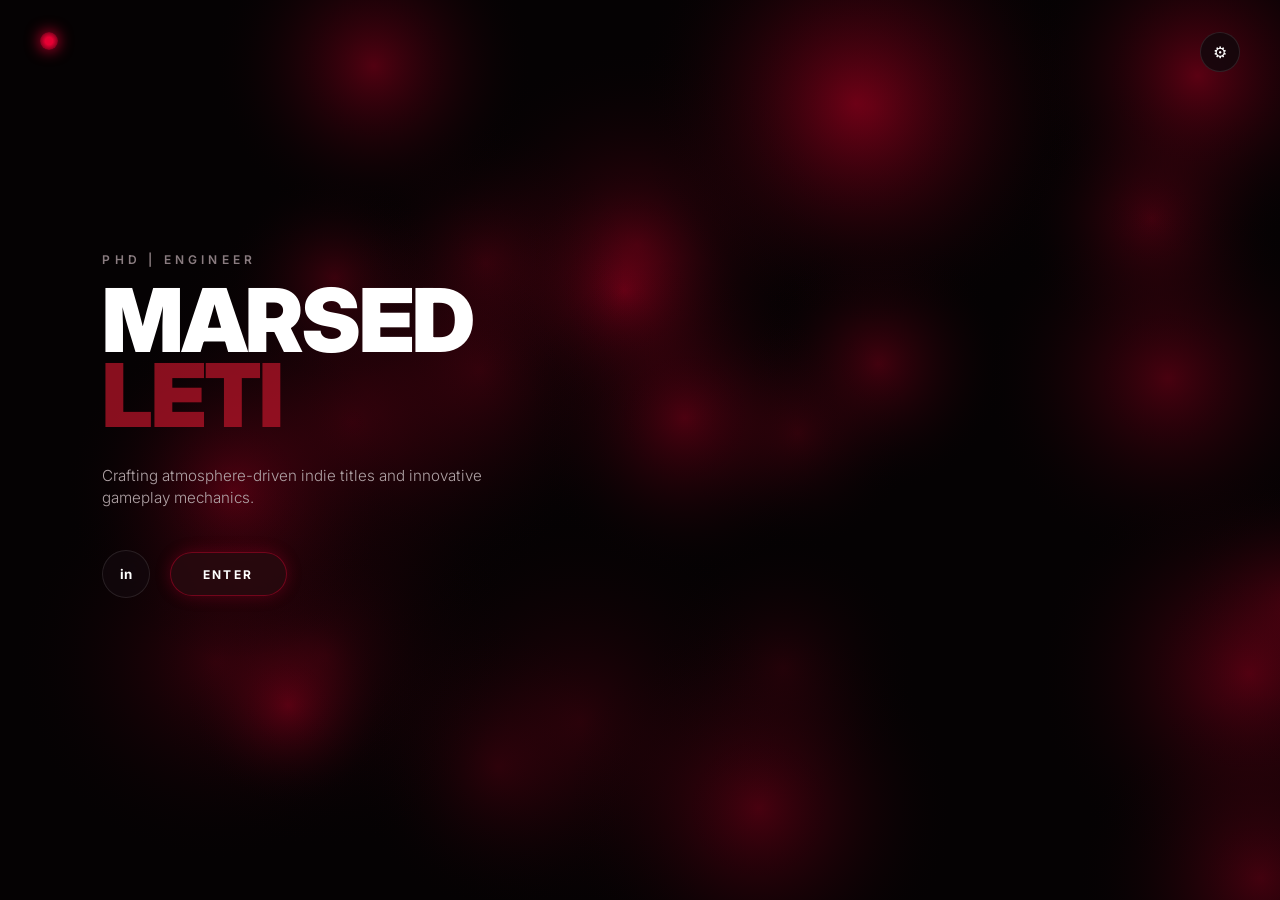
==== index.html @ e0b58f1a "Add files via upload" ====
<!DOCTYPE html>
<html lang="en">
<head>
  <meta charset="UTF-8">
  <meta name="viewport" content="width=device-width, initial-scale=1.0">
  <title>Marsed Leti - Portfolio</title>
  <link rel="preconnect" href="https://fonts.googleapis.com">
  <link rel="preconnect" href="https://fonts.gstatic.com" crossorigin>
  <link href="https://fonts.googleapis.com/css2?family=Inter:wght@300;400;600;700;800;900&display=swap" rel="stylesheet">
  <style>
    :root {
      --bg-dark: #050203;
      --accent-red: #8b001a;
      --bright-red: #e60033;
      --panel-bg: rgba(18, 8, 12, 0.85);
      --panel-border: rgba(255, 255, 255, 0.1);
      --text-muted: #8a7c80;
    }

    * {
      margin: 0;
      padding: 0;
      box-sizing: border-box;
      font-family: 'Inter', sans-serif;
      user-select: none;
    }

    body {
      background-color: var(--bg-dark);
      color: #ffffff;
      min-height: 100vh;
      overflow: hidden;
      position: relative;
    }

    /* Animated Canvas Background */
    #bg-canvas {
      position: absolute;
      inset: 0;
      width: 100%;
      height: 100%;
      z-index: 1;
      pointer-events: none;
    }

    /* Top Left Status Light */
    .top-left-status {
      position: absolute;
      top: 2rem;
      left: 2.5rem;
      width: 18px;
      height: 18px;
      border-radius: 50%;
      background: radial-gradient(circle, var(--bright-red) 30%, rgba(230, 0, 51, 0.2) 100%);
      box-shadow: 0 0 15px var(--bright-red);
      z-index: 10;
    }

    /* Hero Section */
    .hero-container {
      position: absolute;
      top: 28%;
      left: 8%;
      z-index: 10;
      max-width: 500px;
    }

    .sub-url {
      font-size: 0.75rem;
      letter-spacing: 0.35em;
      color: var(--text-muted);
      text-transform: uppercase;
      margin-bottom: 1rem;
      font-weight: 600;
    }

    .main-title {
      font-size: 5.5rem;
      font-weight: 900;
      line-height: 0.85;
      letter-spacing: -0.03em;
      text-transform: uppercase;
    }

    .main-title .first-line {
      color: #ffffff;
      display: block;
    }

    .main-title .second-line {
      color: rgba(180, 20, 40, 0.75);
      display: block;
    }

    .hero-desc {
      margin-top: 2rem;
      font-size: 0.95rem;
      color: #b0a3a6;
      line-height: 1.5;
      font-weight: 300;
      max-width: 380px;
    }

    /* Action Buttons */
    .hero-actions {
      margin-top: 2.5rem;
      display: flex;
      align-items: center;
      gap: 1.2rem;
    }

    .btn-icon {
      width: 48px;
      height: 48px;
      border-radius: 50%;
      background: rgba(20, 10, 15, 0.6);
      border: 1px solid var(--panel-border);
      display: flex;
      align-items: center;
      justify-content: center;
      color: #fff;
      cursor: pointer;
      backdrop-filter: blur(10px);
      text-decoration: none;
      font-weight: bold;
      transition: all 0.3s ease;
    }

    .btn-icon:hover {
      background: rgba(230, 0, 51, 0.2);
      border-color: var(--bright-red);
      transform: scale(1.05);
    }

    .btn-studio {
      padding: 0.85rem 2rem;
      border-radius: 30px;
      background: rgba(40, 10, 15, 0.8);
      border: 1px solid rgba(230, 0, 51, 0.4);
      box-shadow: 0 0 15px rgba(230, 0, 51, 0.25);
      color: #ffffff;
      text-decoration: none;
      font-size: 0.75rem;
      letter-spacing: 0.2em;
      text-transform: uppercase;
      font-weight: 700;
      backdrop-filter: blur(10px);
      cursor: pointer;
      transition: all 0.3s ease;
    }

    .btn-studio:hover {
      background: var(--bright-red);
      box-shadow: 0 0 25px rgba(230, 0, 51, 0.6);
      transform: translateY(-2px);
    }

    /* Settings Button */
    .settings-toggle {
      position: absolute;
      top: 2rem;
      right: 2.5rem;
      width: 40px;
      height: 40px;
      border-radius: 50%;
      background: var(--panel-bg);
      border: 1px solid var(--panel-border);
      display: flex;
      align-items: center;
      justify-content: center;
      cursor: pointer;
      z-index: 20;
      transition: all 0.3s ease;
    }

    .settings-toggle:hover {
      border-color: var(--bright-red);
      transform: rotate(45deg);
    }

    /* Floating Controls Card - Music only */
    .control-card {
      position: absolute;
      top: 5.5rem;
      right: 2.5rem;
      width: 220px;
      background: var(--panel-bg);
      border: 1px solid var(--panel-border);
      border-radius: 20px;
      padding: 1.3rem 1.2rem 1.2rem;
      backdrop-filter: blur(20px);
      z-index: 20;
      font-size: 0.8rem;
      box-shadow: 0 20px 40px rgba(0,0,0,0.5);
      transition: opacity 0.3s ease, transform 0.3s ease;
    }

    .control-card.hidden {
      opacity: 0;
      pointer-events: none;
      transform: translateY(-10px);
    }

    .music-player {
      text-align: center;
    }

    .music-label {
      font-size: 0.65rem;
      letter-spacing: 0.15em;
      color: var(--text-muted);
      margin-bottom: 0.9rem;
      font-weight: 700;
    }

    .player-controls {
      display: flex;
      align-items: center;
      justify-content: center;
      gap: 1.3rem;
      margin-bottom: 1.1rem;
    }

    .ctrl-btn {
      cursor: pointer;
      color: #8a7c80;
      transition: color 0.2s;
      display: flex;
      align-items: center;
      justify-content: center;
      line-height: 0;
    }

    .ctrl-btn:hover {
      color: #fff;
    }

    .play-btn {
      width: 36px;
      height: 36px;
      background: #ffffff;
      border-radius: 50%;
      display: flex;
      align-items: center;
      justify-content: center;
      cursor: pointer;
      color: #0d0b0d;
      box-shadow: 0 0 10px rgba(255, 255, 255, 0.35);
      transition: transform 0.2s;
      line-height: 0;
    }

    .play-btn svg {
      display: block;
    }

    .play-btn .icon-play {
      margin-left: 2px; /* optical centering for triangle glyph */
    }

    .play-btn:hover {
      transform: scale(1.1);
    }

    .volume-container {
      width: 100%;
      height: 4px;
      background: rgba(255,255,255,0.12);
      border-radius: 2px;
      position: relative;
      cursor: pointer;
      touch-action: none;
    }

    .volume-level {
      width: 70%;
      height: 100%;
      background: var(--bright-red);
      border-radius: 2px;
      position: relative;
    }

    .volume-thumb {
      position: absolute;
      right: -6px;
      top: 50%;
      transform: translateY(-50%);
      width: 12px;
      height: 12px;
      border-radius: 50%;
      background: #ffffff;
      box-shadow: 0 0 6px rgba(0, 0, 0, 0.6), 0 0 0 1px rgba(230, 0, 51, 0.5);
      cursor: grab;
    }

    .volume-thumb:active {
      cursor: grabbing;
    }

    /* STUDIO MODAL POPUP */
    .modal-overlay {
      position: fixed;
      inset: 0;
      background: rgba(5, 2, 3, 0.35);
      backdrop-filter: blur(30px) saturate(160%);
      -webkit-backdrop-filter: blur(30px) saturate(160%);
      display: flex;
      align-items: center;
      justify-content: center;
      z-index: 100;
      opacity: 0;
      pointer-events: none;
      transition: opacity 0.3s ease;
    }

    .modal-overlay.active {
      opacity: 1;
      pointer-events: auto;
    }

    .studio-card {
      background: #0d0b0d;
      border: 1px solid rgba(255, 255, 255, 0.08);
      border-radius: 24px;
      padding: 2.4rem;
      width: 100%;
      max-width: 540px;
      position: relative;
      box-shadow: 0 30px 60px rgba(0, 0, 0, 0.8);
      transform: scale(0.95);
      transition: transform 0.3s ease;
    }

    .modal-overlay.active .studio-card {
      transform: scale(1);
    }

    .modal-close {
      position: absolute;
      top: 1.5rem;
      right: 1.7rem;
      color: #8a7c80;
      font-size: 1.5rem;
      cursor: pointer;
      transition: color 0.2s;
    }

    .modal-close:hover {
      color: #ffffff;
    }

    .studio-tag {
      color: #900c27;
      font-size: 0.72rem;
      font-weight: 700;
      letter-spacing: 0.25em;
      text-transform: uppercase;
      margin-bottom: 0.4rem;
    }

    .studio-title {
      font-size: 1.85rem;
      font-weight: 800;
      line-height: 1.15;
      color: #ffffff;
      margin-bottom: 1.6rem;
      letter-spacing: -0.01em;
    }

    .approach-box {
      background: rgba(20, 15, 18, 0.8);
      border: 1px solid rgba(255, 255, 255, 0.05);
      border-radius: 18px;
      padding: 1.25rem;
    }

    /* Grid of 4 Interactive Cards */
    .studio-grid {
      display: grid;
      grid-template-columns: 1fr 1fr;
      gap: 0.85rem;
    }

    .grid-btn {
      background: linear-gradient(160deg, #0d0a0b, #070506);
      border: 1px solid rgba(255, 255, 255, 0.08);
      border-radius: 16px;
      padding: 1.1rem 1.05rem;
      text-align: left;
      cursor: pointer;
      text-decoration: none;
      display: block;
      transition: all 0.25s ease;
    }

    .grid-btn:hover {
      border-color: rgba(230, 0, 51, 0.55);
      background: linear-gradient(160deg, #140a0c, #0a0607);
      box-shadow: 0 8px 22px rgba(230, 0, 51, 0.15);
      transform: translateY(-3px);
    }

    .btn-header {
      display: flex;
      align-items: center;
      gap: 0.55rem;
      margin-bottom: 0.75rem;
    }

    .icon-badge {
      width: 30px;
      height: 30px;
      flex-shrink: 0;
      border-radius: 50%;
      display: flex;
      align-items: center;
      justify-content: center;
      background: radial-gradient(circle at 30% 30%, rgba(230, 0, 51, 0.28), rgba(0, 0, 0, 0.55));
      border: 1px solid rgba(230, 0, 51, 0.4);
      color: var(--bright-red);
    }

    .btn-kicker {
      color: #a89599;
      font-size: 0.62rem;
      font-weight: 700;
      letter-spacing: 0.15em;
      text-transform: uppercase;
    }

    .btn-label {
      color: #ffffff;
      font-size: 1.05rem;
      font-weight: 700;
      line-height: 1.2;
    }

    /* Mobile: stack the studio grid into a single column */
    @media (max-width: 600px) {
      .studio-card {
        padding: 2rem 1.4rem;
        border-radius: 22px;
        max-width: 92vw;
        max-height: 85vh;
        overflow-y: auto;
      }

      .studio-title {
        font-size: 1.5rem;
        margin-bottom: 1.25rem;
      }

      .approach-box {
        padding: 1rem;
        border-radius: 16px;
      }

      .studio-grid {
        grid-template-columns: 1fr;
        gap: 0.75rem;
      }

      .grid-btn {
        padding: 1.05rem 1.15rem;
        border-radius: 14px;
      }

      .btn-label {
        font-size: 1.05rem;
      }
    }
  </style>
</head>
<body>

  <canvas id="bg-canvas"></canvas>

  <div class="top-left-status"></div>

  <div class="hero-container">
    <div class="sub-url">PhD | Engineer</div>
    <h1 class="main-title">
      <span class="first-line">Marsed</span>
      <span class="second-line">Leti</span>
    </h1>
    <p class="hero-desc">
      Crafting atmosphere-driven indie titles and innovative gameplay mechanics.
    </p>
    <div class="hero-actions">
      <button class="btn-icon" id="btn-linkedin">in</button>
      <button class="btn-studio" id="btn-studio">Enter</button>
    </div>
  </div>

  <div class="settings-toggle" id="toggle-settings">⚙</div>

  <div class="control-card hidden" id="control-card">
    <div class="music-player">
      <div class="music-label">MUSIC</div>
      <div class="player-controls">
        <span class="ctrl-btn" id="music-prev-btn">
          <svg xmlns="http://www.w3.org/2000/svg" viewBox="0 0 24 24" width="16" height="16" fill="currentColor"><path d="M6 6h2v12H6zm3.5 6l8.5 6V6z"/></svg>
        </span>
        <div class="play-btn" id="music-play-btn">
          <svg class="icon-play" xmlns="http://www.w3.org/2000/svg" viewBox="0 0 24 24" width="14" height="14" fill="currentColor"><path d="M8 5v14l11-7z"/></svg>
        </div>
        <span class="ctrl-btn" id="music-next-btn">
          <svg xmlns="http://www.w3.org/2000/svg" viewBox="0 0 24 24" width="16" height="16" fill="currentColor"><path d="M6 18l8.5-6L6 6v12zM16 6v12h2V6h-2z"/></svg>
        </span>
      </div>
      <div class="volume-container" id="volume-bar">
        <div class="volume-level" id="volume-level">
          <div class="volume-thumb" id="volume-thumb"></div>
        </div>
      </div>
    </div>
  </div>

  <div class="modal-overlay" id="studio-modal">
    <div class="studio-card">
      <div class="modal-close" id="modal-close">&times;</div>
      <div class="studio-tag">ML</div>
      <h2 class="studio-title">Chose Profiles</h2>

      <div class="approach-box">
        <div class="studio-grid">
          <a href="academic/index.html" class="grid-btn">
            <div class="btn-header">
              <div class="icon-badge">
                <svg xmlns="http://www.w3.org/2000/svg" viewBox="0 0 24 24" width="16" height="16" fill="none" stroke="currentColor" stroke-width="1.6" stroke-linecap="round" stroke-linejoin="round">
                  <path d="M12 3 2 8l10 5 10-5-10-5Z"/>
                  <path d="M6 10.5v5c0 1 2.5 2.5 6 2.5s6-1.5 6-2.5v-5"/>
                  <path d="M22 8v6"/>
                </svg>
              </div>
              <span class="btn-kicker">Civil Engineering</span>
            </div>
            <div class="btn-label">Academic</div>
          </a>

          <a href="mlair.pro/index.html" class="grid-btn">
            <div class="btn-header">
              <div class="icon-badge">
                <svg xmlns="http://www.w3.org/2000/svg" viewBox="0 0 24 24" width="16" height="16" fill="none" stroke="currentColor" stroke-width="1.6" stroke-linecap="round" stroke-linejoin="round">
                  <rect x="3" y="7" width="13" height="10" rx="2"/>
                  <path d="M16 10.5 21 7v10l-5-3.5Z"/>
                </svg>
              </div>
              <span class="btn-kicker">mlair</span>
            </div>
            <div class="btn-label">Videography</div>
          </a>

          <div class="grid-btn">
            <div class="btn-header">
              <div class="icon-badge">
                <svg xmlns="http://www.w3.org/2000/svg" viewBox="0 0 24 24" width="16" height="16" fill="none" stroke="currentColor" stroke-width="1.6" stroke-linecap="round" stroke-linejoin="round">
                  <rect x="2" y="6" width="20" height="12" rx="6"/>
                  <line x1="6" y1="12" x2="10" y2="12"/>
                  <line x1="8" y1="10" x2="8" y2="14"/>
                  <circle cx="15" cy="13" r="0.6" fill="currentColor"/>
                  <circle cx="18" cy="11" r="0.6" fill="currentColor"/>
                </svg>
              </div>
              <span class="btn-kicker">LojtariFundit</span>
            </div>
            <div class="btn-label">Entertainment</div>
          </div>

          <div class="grid-btn">
            <div class="btn-header">
              <div class="icon-badge">
                <svg xmlns="http://www.w3.org/2000/svg" viewBox="0 0 24 24" width="16" height="16" fill="none" stroke="currentColor" stroke-width="1.6" stroke-linecap="round" stroke-linejoin="round">
                  <rect x="6" y="6" width="12" height="12" rx="1.5"/>
                  <path d="M9 3v3M15 3v3M9 18v3M15 18v3M3 9h3M3 15h3M18 9h3M18 15h3"/>
                </svg>
              </div>
              <span class="btn-kicker">Signals</span>
            </div>
            <div class="btn-label">Electronics</div>
          </div>
        </div>
      </div>
    </div>
  </div>

  <script>
    // --- Canvas Animated Background ---
    const canvas = document.getElementById('bg-canvas');
    const ctx = canvas.getContext('2d');

    function resizeCanvas() {
      canvas.width = window.innerWidth;
      canvas.height = window.innerHeight;
    }
    resizeCanvas();
    window.addEventListener('resize', resizeCanvas);

    class Particle {
      constructor() {
        this.reset(true);
      }

      reset(isInitial = false) {
        this.x = Math.random() * canvas.width;
        this.y = Math.random() * canvas.height;
        this.baseSize = Math.random() * 140 + 90;
        this.size = isInitial ? this.baseSize : 0;
        this.targetSize = this.baseSize;
        
        this.vx = (Math.random() - 0.5) * 2.2;
        this.vy = (Math.random() - 0.5) * 2.2;
        
        this.baseAlpha = Math.random() * 0.35 + 0.15;
        this.alpha = isInitial ? this.baseAlpha : 0;
        this.targetAlpha = this.baseAlpha;

        this.fadeSpeed = 0.005 + Math.random() * 0.01;
        this.growSpeed = 0.5 + Math.random() * 1.0;

        this.pulseAngle = Math.random() * Math.PI * 2;
        this.pulseSpeed = Math.random() * 0.02 + 0.01;
        
        this.isFadingIn = !isInitial;
      }

      update() {
        this.x += this.vx;
        this.y += this.vy;

        if (this.isFadingIn) {
            if (this.alpha < this.targetAlpha) {
                this.alpha = Math.min(this.targetAlpha, this.alpha + this.fadeSpeed);
            }
            if (this.size < this.targetSize) {
                this.size = Math.min(this.targetSize, this.size + this.growSpeed);
            }
            if (this.alpha >= this.targetAlpha && this.size >= this.targetSize) {
                this.isFadingIn = false;
            }
        }

        if (!this.isFadingIn || this.size > this.targetSize * 0.8) {
            this.pulseAngle += this.pulseSpeed;
            const currentBase = this.isFadingIn ? this.size : this.baseSize;
            this.size = currentBase + Math.sin(this.pulseAngle) * 20 * (this.size / this.targetSize);
        }

        if (this.x < -120 || this.x > canvas.width + 120 || 
            this.y < -120 || this.y > canvas.height + 120) {
          this.reset(false);
        }
      }

      draw() {
        if (this.size <= 0) return;

        const gradient = ctx.createRadialGradient(
          this.x, this.y, 0,
          this.x, this.y, Math.max(1, this.size)
        );
        gradient.addColorStop(0, `rgba(180, 0, 35, ${this.alpha})`);
        gradient.addColorStop(1, 'rgba(5, 2, 3, 0)');

        ctx.fillStyle = gradient;
        ctx.beginPath();
        ctx.arc(this.x, this.y, Math.max(1, this.size), 0, Math.PI * 2);
        ctx.fill();
      }
    }

    const particles = Array.from({ length: 26 }, () => new Particle());

    function animate() {
      ctx.fillStyle = '#050203';
      ctx.fillRect(0, 0, canvas.width, canvas.height);

      particles.forEach(p => {
        p.update();
        p.draw();
      });

      requestAnimationFrame(animate);
    }
    animate();

    // --- Studio Modal Popup Toggle ---
    const btnStudio = document.getElementById('btn-studio');
    const studioModal = document.getElementById('studio-modal');
    const modalClose = document.getElementById('modal-close');

    btnStudio.addEventListener('click', () => {
      studioModal.classList.add('active');
    });

    modalClose.addEventListener('click', () => {
      studioModal.classList.remove('active');
    });

    studioModal.addEventListener('click', (e) => {
      if (e.target === studioModal) {
        studioModal.classList.remove('active');
      }
    });

    // --- Audio Player Setup ---
    const trackUrl = 'https://cyrillic.digital/music/Cyrillic%20Digital-Tambura%20Rainlight.mp3';
    const audio = new Audio(trackUrl);
    audio.loop = true;
    audio.volume = 0.7;

    const playBtn = document.getElementById('music-play-btn');
    const volumeBar = document.getElementById('volume-bar');
    const volumeLevel = document.getElementById('volume-level');
    const volumeThumb = document.getElementById('volume-thumb');
    const prevBtn = document.getElementById('music-prev-btn');
    const nextBtn = document.getElementById('music-next-btn');

    const ICON_PLAY = '<svg class="icon-play" xmlns="http://www.w3.org/2000/svg" viewBox="0 0 24 24" width="14" height="14" fill="currentColor"><path d="M8 5v14l11-7z"/></svg>';
    const ICON_PAUSE = '<svg xmlns="http://www.w3.org/2000/svg" viewBox="0 0 24 24" width="14" height="14" fill="currentColor"><path d="M6 5h4v14H6zM14 5h4v14h-4z"/></svg>';

    playBtn.addEventListener('click', () => {
      if (audio.paused) {
        audio.play().then(() => {
          playBtn.innerHTML = ICON_PAUSE;
        }).catch(err => {
          console.error("Audio play error:", err);
        });
      } else {
        audio.pause();
        playBtn.innerHTML = ICON_PLAY;
      }
    });

    prevBtn.addEventListener('click', () => { audio.currentTime = 0; });
    nextBtn.addEventListener('click', () => { audio.currentTime = 0; });

    // --- Volume slider: click + drag support ---
    function setVolumeFromClientX(clientX) {
      const rect = volumeBar.getBoundingClientRect();
      const x = clientX - rect.left;
      const newVolume = Math.min(Math.max(x / rect.width, 0), 1);
      audio.volume = newVolume;
      volumeLevel.style.width = `${newVolume * 100}%`;
    }

    volumeBar.addEventListener('click', (e) => {
      setVolumeFromClientX(e.clientX);
    });

    let isDraggingVolume = false;

    volumeThumb.addEventListener('pointerdown', (e) => {
      isDraggingVolume = true;
      volumeThumb.setPointerCapture(e.pointerId);
      e.stopPropagation();
    });

    volumeThumb.addEventListener('pointermove', (e) => {
      if (!isDraggingVolume) return;
      setVolumeFromClientX(e.clientX);
    });

    volumeThumb.addEventListener('pointerup', (e) => {
      isDraggingVolume = false;
      volumeThumb.releasePointerCapture(e.pointerId);
    });

    // --- Settings panel visibility ---
    const settingsToggle = document.getElementById('toggle-settings');
    const controlCard = document.getElementById('control-card');

    settingsToggle.addEventListener('click', () => {
      controlCard.classList.toggle('hidden');
    });
  </script>
</body>
</html>
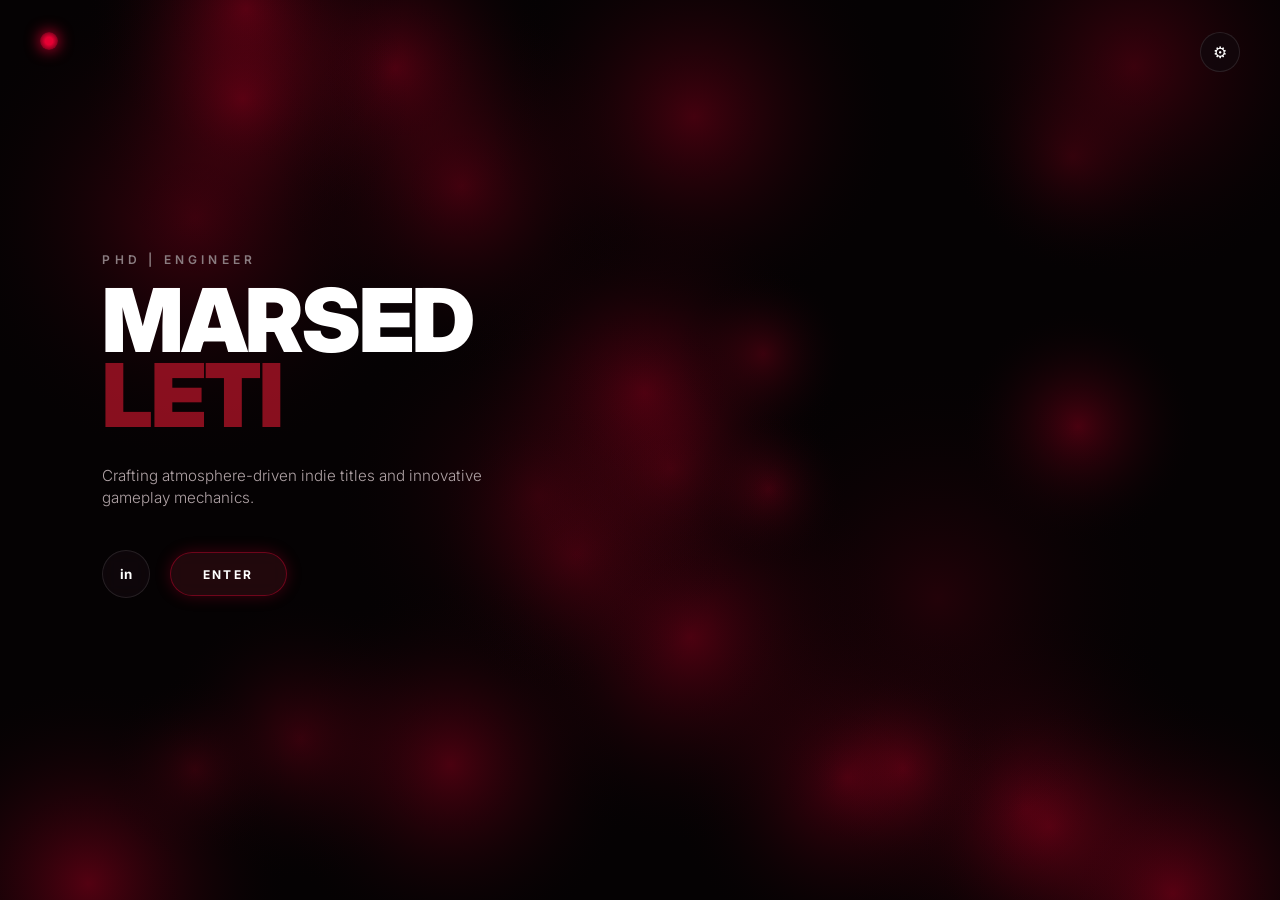
==== commit 2d7631e0: "Add files via upload" ====
--- a/index.html
+++ b/index.html
@@ -383,14 +383,19 @@
 
     .grid-btn {
       background: linear-gradient(160deg, #0d0a0b, #070506);
-      border: 1px solid rgba(255, 255, 255, 0.08);
+      border: 1px solid rgba(230, 0, 51, 0.28);
       border-radius: 16px;
       padding: 1.1rem 1.05rem;
       text-align: left;
       cursor: pointer;
       text-decoration: none;
       display: block;
+      box-shadow: 0 0 0 1px rgba(230, 0, 51, 0.08), 0 0 22px -6px rgba(230, 0, 51, 0.45);
       transition: all 0.25s ease;
+    }
+
+    .grid-btn.wide {
+      grid-column: 1 / -1;
     }
 
     .grid-btn:hover {
@@ -551,7 +556,7 @@
             <div class="btn-label">Videography</div>
           </a>
 
-          <div class="grid-btn">
+          <div class="grid-btn wide" id="lojtariBtn">
             <div class="btn-header">
               <div class="icon-badge">
                 <svg xmlns="http://www.w3.org/2000/svg" viewBox="0 0 24 24" width="16" height="16" fill="none" stroke="currentColor" stroke-width="1.6" stroke-linecap="round" stroke-linejoin="round">
@@ -566,19 +571,6 @@
             </div>
             <div class="btn-label">Entertainment</div>
           </div>
-
-          <div class="grid-btn">
-            <div class="btn-header">
-              <div class="icon-badge">
-                <svg xmlns="http://www.w3.org/2000/svg" viewBox="0 0 24 24" width="16" height="16" fill="none" stroke="currentColor" stroke-width="1.6" stroke-linecap="round" stroke-linejoin="round">
-                  <rect x="6" y="6" width="12" height="12" rx="1.5"/>
-                  <path d="M9 3v3M15 3v3M9 18v3M15 18v3M3 9h3M3 15h3M18 9h3M18 15h3"/>
-                </svg>
-              </div>
-              <span class="btn-kicker">Signals</span>
-            </div>
-            <div class="btn-label">Electronics</div>
-          </div>
         </div>
       </div>
     </div>
@@ -697,6 +689,14 @@
       studioModal.classList.remove('active');
     });
 
+    // Close the popup itself before leaving for a real page, so it's not
+    // left open behind you (or shown open if you hit the browser back button).
+    document.querySelectorAll('.studio-grid a.grid-btn').forEach((link) => {
+      link.addEventListener('click', () => {
+        studioModal.classList.remove('active');
+      });
+    });
+
     studioModal.addEventListener('click', (e) => {
       if (e.target === studioModal) {
         studioModal.classList.remove('active');
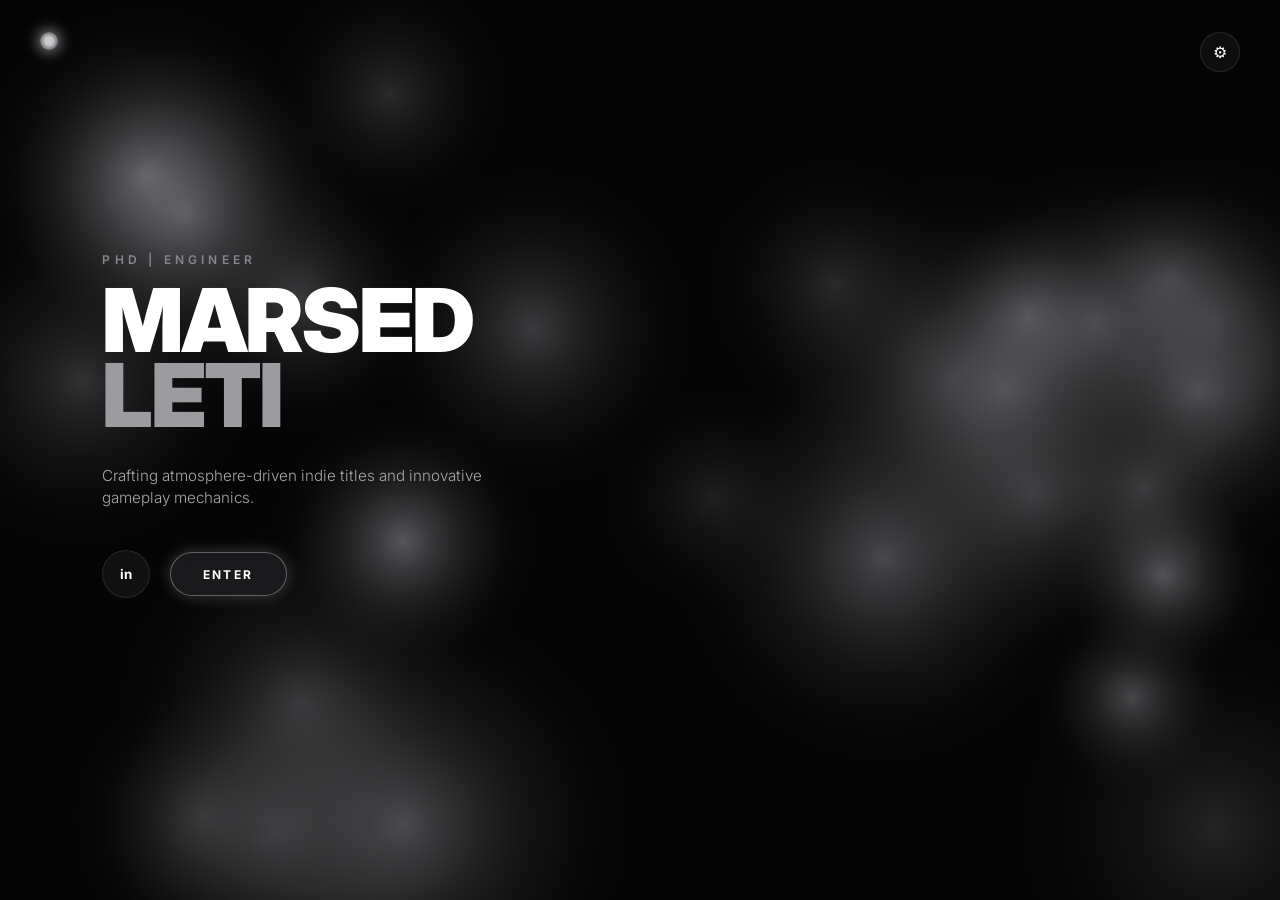
==== commit cecab010: "Update index.html" ====
--- a/index.html
+++ b/index.html
@@ -9,12 +9,14 @@
   <link href="https://fonts.googleapis.com/css2?family=Inter:wght@300;400;600;700;800;900&display=swap" rel="stylesheet">
   <style>
     :root {
-      --bg-dark: #050203;
-      --accent-red: #8b001a;
-      --bright-red: #e60033;
-      --panel-bg: rgba(18, 8, 12, 0.85);
+      --bg-dark: #050505;
+      --accent-soft: #5a5a5e;
+      --accent: #c9c9ce;
+      --panel-bg: rgba(16, 16, 18, 0.85);
       --panel-border: rgba(255, 255, 255, 0.1);
-      --text-muted: #8a7c80;
+      --text-muted: #85858a;
+      --text-secondary: #9b9ba0; /* grey used for "LETI" / secondary headings */
+      --text-tag: #b0b0b4;       /* grey used for small tags/labels that used to be red */
     }
 
     * {
@@ -51,8 +53,8 @@
       width: 18px;
       height: 18px;
       border-radius: 50%;
-      background: radial-gradient(circle, var(--bright-red) 30%, rgba(230, 0, 51, 0.2) 100%);
-      box-shadow: 0 0 15px var(--bright-red);
+      background: radial-gradient(circle, var(--accent) 30%, rgba(210, 210, 216, 0.2) 100%);
+      box-shadow: 0 0 15px var(--accent);
       z-index: 10;
     }
 
@@ -88,14 +90,14 @@
     }
 
     .main-title .second-line {
-      color: rgba(180, 20, 40, 0.75);
+      color: var(--text-secondary);
       display: block;
     }
 
     .hero-desc {
       margin-top: 2rem;
       font-size: 0.95rem;
-      color: #b0a3a6;
+      color: #a8a8ad;
       line-height: 1.5;
       font-weight: 300;
       max-width: 380px;
@@ -113,7 +115,7 @@
       width: 48px;
       height: 48px;
       border-radius: 50%;
-      background: rgba(20, 10, 15, 0.6);
+      background: rgba(24, 24, 26, 0.6);
       border: 1px solid var(--panel-border);
       display: flex;
       align-items: center;
@@ -127,17 +129,17 @@
     }
 
     .btn-icon:hover {
-      background: rgba(230, 0, 51, 0.2);
-      border-color: var(--bright-red);
+      background: rgba(210, 210, 216, 0.2);
+      border-color: var(--accent);
       transform: scale(1.05);
     }
 
     .btn-studio {
       padding: 0.85rem 2rem;
       border-radius: 30px;
-      background: rgba(40, 10, 15, 0.8);
-      border: 1px solid rgba(230, 0, 51, 0.4);
-      box-shadow: 0 0 15px rgba(230, 0, 51, 0.25);
+      background: rgba(32, 32, 35, 0.8);
+      border: 1px solid rgba(210, 210, 216, 0.4);
+      box-shadow: 0 0 15px rgba(210, 210, 216, 0.25);
       color: #ffffff;
       text-decoration: none;
       font-size: 0.75rem;
@@ -150,8 +152,9 @@
     }
 
     .btn-studio:hover {
-      background: var(--bright-red);
-      box-shadow: 0 0 25px rgba(230, 0, 51, 0.6);
+      background: rgba(210, 210, 216, 0.16);
+      border-color: rgba(230, 230, 236, 0.75);
+      box-shadow: 0 0 25px rgba(210, 210, 216, 0.6);
       transform: translateY(-2px);
     }
 
@@ -174,7 +177,7 @@
     }
 
     .settings-toggle:hover {
-      border-color: var(--bright-red);
+      border-color: var(--accent);
       transform: rotate(45deg);
     }
 
@@ -183,11 +186,11 @@
       position: absolute;
       top: 5.5rem;
       right: 2.5rem;
-      width: 220px;
+      width: 268px;
       background: var(--panel-bg);
       border: 1px solid var(--panel-border);
-      border-radius: 20px;
-      padding: 1.3rem 1.2rem 1.2rem;
+      border-radius: 24px;
+      padding: 1.25rem 1.25rem 1.35rem;
       backdrop-filter: blur(20px);
       z-index: 20;
       font-size: 0.8rem;
@@ -201,52 +204,116 @@
       transform: translateY(-10px);
     }
 
+    /* ---- Clock ---- */
+    .clock-block {
+      text-align: center;
+      padding-bottom: 1.05rem;
+      margin-bottom: 1.05rem;
+      border-bottom: 1px solid rgba(255, 255, 255, 0.07);
+    }
+
+    .clock-time {
+      font-size: 1.85rem;
+      font-weight: 700;
+      letter-spacing: -0.02em;
+      color: #ffffff;
+      line-height: 1;
+      font-variant-numeric: tabular-nums;
+    }
+
+    .clock-time .clock-meridiem {
+      font-size: 0.72rem;
+      font-weight: 600;
+      letter-spacing: 0.12em;
+      color: var(--text-muted);
+      margin-left: 0.3rem;
+    }
+
+    .clock-date {
+      margin-top: 0.45rem;
+      font-size: 0.68rem;
+      letter-spacing: 0.16em;
+      text-transform: uppercase;
+      font-weight: 600;
+      color: var(--text-muted);
+    }
+
+    /* ---- Music player ---- */
     .music-player {
       text-align: center;
     }
 
     .music-label {
-      font-size: 0.65rem;
-      letter-spacing: 0.15em;
+      font-size: 0.62rem;
+      letter-spacing: 0.22em;
       color: var(--text-muted);
-      margin-bottom: 0.9rem;
+      margin-bottom: 0.55rem;
       font-weight: 700;
+    }
+
+    .track-name {
+      font-size: 0.78rem;
+      font-weight: 500;
+      color: #d2d2d8;
+      margin-bottom: 0.95rem;
+      white-space: nowrap;
+      overflow: hidden;
+      text-overflow: ellipsis;
+      min-height: 1.1em;
     }
 
     .player-controls {
       display: flex;
       align-items: center;
       justify-content: center;
-      gap: 1.3rem;
-      margin-bottom: 1.1rem;
-    }
-
+      gap: 0.9rem;
+      margin-bottom: 1.15rem;
+    }
+
+    /* transparent glass circles */
     .ctrl-btn {
-      cursor: pointer;
-      color: #8a7c80;
-      transition: color 0.2s;
-      display: flex;
-      align-items: center;
-      justify-content: center;
-      line-height: 0;
-    }
-
-    .ctrl-btn:hover {
-      color: #fff;
-    }
-
-    .play-btn {
-      width: 36px;
-      height: 36px;
-      background: #ffffff;
+      width: 38px;
+      height: 38px;
       border-radius: 50%;
+      background: rgba(255, 255, 255, 0.04);
+      border: 1px solid rgba(255, 255, 255, 0.12);
+      backdrop-filter: blur(12px);
+      -webkit-backdrop-filter: blur(12px);
+      color: #c9c9ce;
       display: flex;
       align-items: center;
       justify-content: center;
       cursor: pointer;
-      color: #0d0b0d;
-      box-shadow: 0 0 10px rgba(255, 255, 255, 0.35);
-      transition: transform 0.2s;
+      line-height: 0;
+      transition: all 0.25s ease;
+    }
+
+    .ctrl-btn:hover {
+      color: #ffffff;
+      background: rgba(255, 255, 255, 0.1);
+      border-color: rgba(255, 255, 255, 0.3);
+      transform: scale(1.06);
+    }
+
+    .ctrl-btn:active {
+      transform: scale(0.95);
+    }
+
+    .play-btn {
+      width: 52px;
+      height: 52px;
+      border-radius: 50%;
+      background: rgba(255, 255, 255, 0.09);
+      border: 1px solid rgba(255, 255, 255, 0.28);
+      backdrop-filter: blur(14px);
+      -webkit-backdrop-filter: blur(14px);
+      display: flex;
+      align-items: center;
+      justify-content: center;
+      cursor: pointer;
+      color: #ffffff;
+      box-shadow: 0 0 20px -4px rgba(210, 210, 216, 0.35), inset 0 1px 0 rgba(255, 255, 255, 0.12);
+      transition: all 0.25s ease;
       line-height: 0;
     }
 
@@ -259,13 +326,51 @@
     }
 
     .play-btn:hover {
-      transform: scale(1.1);
+      background: rgba(255, 255, 255, 0.16);
+      border-color: rgba(255, 255, 255, 0.45);
+      box-shadow: 0 0 28px -2px rgba(210, 210, 216, 0.55);
+      transform: scale(1.06);
+    }
+
+    .play-btn:active {
+      transform: scale(0.96);
+    }
+
+    /* loading ring on the play button */
+    .play-btn.loading {
+      pointer-events: none;
+      opacity: 0.55;
+    }
+
+    /* ---- Volume row ---- */
+    .volume-row {
+      display: flex;
+      align-items: center;
+      gap: 0.7rem;
+      background: rgba(255, 255, 255, 0.035);
+      border: 1px solid rgba(255, 255, 255, 0.09);
+      border-radius: 999px;
+      padding: 0.55rem 0.85rem;
+      backdrop-filter: blur(12px);
+      -webkit-backdrop-filter: blur(12px);
+    }
+
+    .volume-icon {
+      color: var(--text-muted);
+      flex-shrink: 0;
+      line-height: 0;
+      cursor: pointer;
+      transition: color 0.2s;
+    }
+
+    .volume-icon:hover {
+      color: #ffffff;
     }
 
     .volume-container {
-      width: 100%;
+      flex: 1;
       height: 4px;
-      background: rgba(255,255,255,0.12);
+      background: rgba(255,255,255,0.14);
       border-radius: 2px;
       position: relative;
       cursor: pointer;
@@ -275,7 +380,7 @@
     .volume-level {
       width: 70%;
       height: 100%;
-      background: var(--bright-red);
+      background: linear-gradient(90deg, rgba(210, 210, 216, 0.55), #ffffff);
       border-radius: 2px;
       position: relative;
     }
@@ -285,23 +390,24 @@
       right: -6px;
       top: 50%;
       transform: translateY(-50%);
-      width: 12px;
-      height: 12px;
+      width: 13px;
+      height: 13px;
       border-radius: 50%;
       background: #ffffff;
-      box-shadow: 0 0 6px rgba(0, 0, 0, 0.6), 0 0 0 1px rgba(230, 0, 51, 0.5);
+      box-shadow: 0 0 8px rgba(0, 0, 0, 0.6), 0 0 0 1px rgba(255, 255, 255, 0.35);
       cursor: grab;
     }
 
     .volume-thumb:active {
       cursor: grabbing;
     }
+
 
     /* STUDIO MODAL POPUP */
     .modal-overlay {
       position: fixed;
       inset: 0;
-      background: rgba(5, 2, 3, 0.35);
+      background: rgba(5, 5, 5, 0.35);
       backdrop-filter: blur(30px) saturate(160%);
       -webkit-backdrop-filter: blur(30px) saturate(160%);
       display: flex;
@@ -319,7 +425,7 @@
     }
 
     .studio-card {
-      background: #0d0b0d;
+      background: #0d0d0f;
       border: 1px solid rgba(255, 255, 255, 0.08);
       border-radius: 24px;
       padding: 2.4rem;
@@ -339,7 +445,7 @@
       position: absolute;
       top: 1.5rem;
       right: 1.7rem;
-      color: #8a7c80;
+      color: #85858a;
       font-size: 1.5rem;
       cursor: pointer;
       transition: color 0.2s;
@@ -350,7 +456,7 @@
     }
 
     .studio-tag {
-      color: #900c27;
+      color: var(--text-tag);
       font-size: 0.72rem;
       font-weight: 700;
       letter-spacing: 0.25em;
@@ -368,7 +474,7 @@
     }
 
     .approach-box {
-      background: rgba(20, 15, 18, 0.8);
+      background: rgba(20, 20, 22, 0.8);
       border: 1px solid rgba(255, 255, 255, 0.05);
       border-radius: 18px;
       padding: 1.25rem;
@@ -382,15 +488,15 @@
     }
 
     .grid-btn {
-      background: linear-gradient(160deg, #0d0a0b, #070506);
-      border: 1px solid rgba(230, 0, 51, 0.28);
+      background: linear-gradient(160deg, #0d0d0e, #070707);
+      border: 1px solid rgba(210, 210, 216, 0.28);
       border-radius: 16px;
       padding: 1.1rem 1.05rem;
       text-align: left;
       cursor: pointer;
       text-decoration: none;
       display: block;
-      box-shadow: 0 0 0 1px rgba(230, 0, 51, 0.08), 0 0 22px -6px rgba(230, 0, 51, 0.45);
+      box-shadow: 0 0 0 1px rgba(210, 210, 216, 0.08), 0 0 22px -6px rgba(210, 210, 216, 0.45);
       transition: all 0.25s ease;
     }
 
@@ -399,9 +505,9 @@
     }
 
     .grid-btn:hover {
-      border-color: rgba(230, 0, 51, 0.55);
-      background: linear-gradient(160deg, #140a0c, #0a0607);
-      box-shadow: 0 8px 22px rgba(230, 0, 51, 0.15);
+      border-color: rgba(210, 210, 216, 0.55);
+      background: linear-gradient(160deg, #16161a, #0a0a0b);
+      box-shadow: 0 8px 22px rgba(210, 210, 216, 0.15);
       transform: translateY(-3px);
     }
 
@@ -420,13 +526,13 @@
       display: flex;
       align-items: center;
       justify-content: center;
-      background: radial-gradient(circle at 30% 30%, rgba(230, 0, 51, 0.28), rgba(0, 0, 0, 0.55));
-      border: 1px solid rgba(230, 0, 51, 0.4);
-      color: var(--bright-red);
+      background: radial-gradient(circle at 30% 30%, rgba(210, 210, 216, 0.28), rgba(0, 0, 0, 0.55));
+      border: 1px solid rgba(210, 210, 216, 0.4);
+      color: var(--accent);
     }
 
     .btn-kicker {
-      color: #a89599;
+      color: #9a9a9f;
       font-size: 0.62rem;
       font-weight: 700;
       letter-spacing: 0.15em;
@@ -500,22 +606,34 @@
   <div class="settings-toggle" id="toggle-settings">⚙</div>
 
   <div class="control-card hidden" id="control-card">
+
+    <div class="clock-block">
+      <div class="clock-time" id="clock-time">--:--</div>
+      <div class="clock-date" id="clock-date">&nbsp;</div>
+    </div>
+
     <div class="music-player">
       <div class="music-label">MUSIC</div>
+      <div class="track-name" id="track-name">Loading playlist…</div>
       <div class="player-controls">
-        <span class="ctrl-btn" id="music-prev-btn">
-          <svg xmlns="http://www.w3.org/2000/svg" viewBox="0 0 24 24" width="16" height="16" fill="currentColor"><path d="M6 6h2v12H6zm3.5 6l8.5 6V6z"/></svg>
+        <div class="ctrl-btn" id="music-prev-btn" title="Previous track">
+          <svg xmlns="http://www.w3.org/2000/svg" viewBox="0 0 24 24" width="15" height="15" fill="currentColor"><path d="M6 6h2v12H6zm3.5 6l8.5 6V6z"/></svg>
+        </div>
+        <div class="play-btn" id="music-play-btn" title="Play / pause">
+          <svg class="icon-play" xmlns="http://www.w3.org/2000/svg" viewBox="0 0 24 24" width="17" height="17" fill="currentColor"><path d="M8 5v14l11-7z"/></svg>
+        </div>
+        <div class="ctrl-btn" id="music-next-btn" title="Next track">
+          <svg xmlns="http://www.w3.org/2000/svg" viewBox="0 0 24 24" width="15" height="15" fill="currentColor"><path d="M6 18l8.5-6L6 6v12zM16 6v12h2V6h-2z"/></svg>
+        </div>
+      </div>
+      <div class="volume-row">
+        <span class="volume-icon" id="volume-icon">
+          <svg xmlns="http://www.w3.org/2000/svg" viewBox="0 0 24 24" width="15" height="15" fill="currentColor"><path d="M3 10v4h4l5 4V6L7 10H3zm13.5 2a4.5 4.5 0 0 0-2.5-4v8a4.5 4.5 0 0 0 2.5-4z"/></svg>
         </span>
-        <div class="play-btn" id="music-play-btn">
-          <svg class="icon-play" xmlns="http://www.w3.org/2000/svg" viewBox="0 0 24 24" width="14" height="14" fill="currentColor"><path d="M8 5v14l11-7z"/></svg>
-        </div>
-        <span class="ctrl-btn" id="music-next-btn">
-          <svg xmlns="http://www.w3.org/2000/svg" viewBox="0 0 24 24" width="16" height="16" fill="currentColor"><path d="M6 18l8.5-6L6 6v12zM16 6v12h2V6h-2z"/></svg>
-        </span>
-      </div>
-      <div class="volume-container" id="volume-bar">
-        <div class="volume-level" id="volume-level">
-          <div class="volume-thumb" id="volume-thumb"></div>
+        <div class="volume-container" id="volume-bar">
+          <div class="volume-level" id="volume-level">
+            <div class="volume-thumb" id="volume-thumb"></div>
+          </div>
         </div>
       </div>
     </div>
@@ -651,8 +769,8 @@
           this.x, this.y, 0,
           this.x, this.y, Math.max(1, this.size)
         );
-        gradient.addColorStop(0, `rgba(180, 0, 35, ${this.alpha})`);
-        gradient.addColorStop(1, 'rgba(5, 2, 3, 0)');
+        gradient.addColorStop(0, `rgba(170, 170, 178, ${this.alpha})`);
+        gradient.addColorStop(1, 'rgba(5, 5, 5, 0)');
 
         ctx.fillStyle = gradient;
         ctx.beginPath();
@@ -664,7 +782,7 @@
     const particles = Array.from({ length: 26 }, () => new Particle());
 
     function animate() {
-      ctx.fillStyle = '#050203';
+      ctx.fillStyle = '#050505';
       ctx.fillRect(0, 0, canvas.width, canvas.height);
 
       particles.forEach(p => {
@@ -703,49 +821,182 @@
       }
     });
 
+    // --- Live clock (date + time) ---
+    const clockTimeEl = document.getElementById('clock-time');
+    const clockDateEl = document.getElementById('clock-date');
+
+    function updateClock() {
+      const now = new Date();
+      let h = now.getHours();
+      const m = String(now.getMinutes()).padStart(2, '0');
+      const meridiem = h >= 12 ? 'PM' : 'AM';
+      h = h % 12 || 12;
+      clockTimeEl.innerHTML = `${h}:${m}<span class="clock-meridiem">${meridiem}</span>`;
+      clockDateEl.textContent = now.toLocaleDateString(undefined, {
+        weekday: 'short', day: 'numeric', month: 'short', year: 'numeric'
+      });
+    }
+    updateClock();
+    setInterval(updateClock, 1000);
+
     // --- Audio Player Setup ---
-    const trackUrl = 'https://cyrillic.digital/music/Cyrillic%20Digital-Tambura%20Rainlight.mp3';
-    const audio = new Audio(trackUrl);
-    audio.loop = true;
+    // Playlist lives in the repo folder below. The track list is pulled from the
+    // GitHub API at runtime, so dropping a new song into the folder is enough —
+    // no code change needed, and every file in the folder gets played.
+    const GH_OWNER  = 'lojtarifundit';
+    const GH_REPO   = 'mletinew';
+    const GH_BRANCH = 'main';
+    const GH_FOLDER = 'Music Webi';
+
+    // Optional manual override. If you ever want to pin an exact order, list the
+    // file names here (e.g. ['song-a.mp3', 'song-b.mp3']) and the API is skipped.
+    const MANUAL_PLAYLIST = [];
+
+    const AUDIO_EXT = /\.(mp3|m4a|aac|ogg|oga|opus|wav|flac|webm)$/i;
+
+    const audio = new Audio();
+    audio.preload = 'metadata';
     audio.volume = 0.7;
 
-    const playBtn = document.getElementById('music-play-btn');
-    const volumeBar = document.getElementById('volume-bar');
+    let playlist = [];       // [{ name, url }]
+    let currentIndex = 0;
+    let playlistReady = false;
+    let wantsToPlay = false; // user pressed play before the list finished loading
+
+    const playBtn    = document.getElementById('music-play-btn');
+    const volumeBar  = document.getElementById('volume-bar');
     const volumeLevel = document.getElementById('volume-level');
     const volumeThumb = document.getElementById('volume-thumb');
-    const prevBtn = document.getElementById('music-prev-btn');
-    const nextBtn = document.getElementById('music-next-btn');
-
-    const ICON_PLAY = '<svg class="icon-play" xmlns="http://www.w3.org/2000/svg" viewBox="0 0 24 24" width="14" height="14" fill="currentColor"><path d="M8 5v14l11-7z"/></svg>';
-    const ICON_PAUSE = '<svg xmlns="http://www.w3.org/2000/svg" viewBox="0 0 24 24" width="14" height="14" fill="currentColor"><path d="M6 5h4v14H6zM14 5h4v14h-4z"/></svg>';
+    const volumeIcon = document.getElementById('volume-icon');
+    const prevBtn    = document.getElementById('music-prev-btn');
+    const nextBtn    = document.getElementById('music-next-btn');
+    const trackNameEl = document.getElementById('track-name');
+
+    const ICON_PLAY  = '<svg class="icon-play" xmlns="http://www.w3.org/2000/svg" viewBox="0 0 24 24" width="17" height="17" fill="currentColor"><path d="M8 5v14l11-7z"/></svg>';
+    const ICON_PAUSE = '<svg xmlns="http://www.w3.org/2000/svg" viewBox="0 0 24 24" width="17" height="17" fill="currentColor"><path d="M6 5h4v14H6zM14 5h4v14h-4z"/></svg>';
+
+    function prettyName(fileName) {
+      return decodeURIComponent(fileName)
+        .replace(AUDIO_EXT, '')
+        .replace(/[_]+/g, ' ')
+        .trim();
+    }
+
+    function rawUrl(fileName) {
+      return `https://raw.githubusercontent.com/${GH_OWNER}/${GH_REPO}/${GH_BRANCH}/` +
+             `${encodeURIComponent(GH_FOLDER)}/${encodeURIComponent(fileName)}`;
+    }
+
+    async function loadPlaylist() {
+      if (MANUAL_PLAYLIST.length) {
+        playlist = MANUAL_PLAYLIST.map(f => ({ name: prettyName(f), url: rawUrl(f) }));
+      } else {
+        const api = `https://api.github.com/repos/${GH_OWNER}/${GH_REPO}/contents/` +
+                    `${encodeURIComponent(GH_FOLDER)}?ref=${GH_BRANCH}`;
+        try {
+          const res = await fetch(api);
+          if (!res.ok) throw new Error(`GitHub API ${res.status}`);
+          const files = await res.json();
+          playlist = files
+            .filter(f => f.type === 'file' && AUDIO_EXT.test(f.name))
+            .sort((a, b) => a.name.localeCompare(b.name, undefined, { numeric: true }))
+            .map(f => ({ name: prettyName(f.name), url: f.download_url || rawUrl(f.name) }));
+        } catch (err) {
+          console.error('Could not load playlist:', err);
+          trackNameEl.textContent = 'Playlist unavailable';
+          playBtn.classList.remove('loading');
+          return;
+        }
+      }
+
+      if (!playlist.length) {
+        trackNameEl.textContent = 'No tracks found';
+        playBtn.classList.remove('loading');
+        return;
+      }
+
+      playlistReady = true;
+      playBtn.classList.remove('loading');
+      loadTrack(0, wantsToPlay);
+    }
+
+    function loadTrack(index, autoplay) {
+      if (!playlist.length) return;
+      currentIndex = (index + playlist.length) % playlist.length;
+      const track = playlist[currentIndex];
+      audio.src = track.url;
+      trackNameEl.textContent = `${currentIndex + 1}/${playlist.length} · ${track.name}`;
+      trackNameEl.title = track.name;
+      if (autoplay) play();
+    }
+
+    function play() {
+      audio.play()
+        .then(() => { playBtn.innerHTML = ICON_PAUSE; })
+        .catch(err => {
+          console.error('Audio play error:', err);
+          playBtn.innerHTML = ICON_PLAY;
+        });
+    }
+
+    function pause() {
+      audio.pause();
+      playBtn.innerHTML = ICON_PLAY;
+    }
+
+    playBtn.classList.add('loading');
+    loadPlaylist();
 
     playBtn.addEventListener('click', () => {
-      if (audio.paused) {
-        audio.play().then(() => {
-          playBtn.innerHTML = ICON_PAUSE;
-        }).catch(err => {
-          console.error("Audio play error:", err);
-        });
+      if (!playlistReady) { wantsToPlay = true; return; }
+      if (audio.paused) play(); else pause();
+    });
+
+    nextBtn.addEventListener('click', () => {
+      if (!playlistReady) return;
+      loadTrack(currentIndex + 1, !audio.paused || audio.currentTime > 0);
+    });
+
+    prevBtn.addEventListener('click', () => {
+      if (!playlistReady) return;
+      // Tapping back mid-song restarts it first, like a normal player.
+      if (audio.currentTime > 3) {
+        audio.currentTime = 0;
       } else {
-        audio.pause();
-        playBtn.innerHTML = ICON_PLAY;
-      }
-    });
-
-    prevBtn.addEventListener('click', () => { audio.currentTime = 0; });
-    nextBtn.addEventListener('click', () => { audio.currentTime = 0; });
-
-    // --- Volume slider: click + drag support ---
+        loadTrack(currentIndex - 1, !audio.paused || audio.currentTime > 0);
+      }
+    });
+
+    // Rolls straight into the next file, and wraps around at the end so the
+    // whole folder keeps cycling.
+    audio.addEventListener('ended', () => loadTrack(currentIndex + 1, true));
+
+    // If one file is missing or unplayable, skip past it instead of stalling.
+    audio.addEventListener('error', () => {
+      if (!playlistReady || playlist.length < 2) return;
+      console.warn('Skipping unplayable track:', playlist[currentIndex]?.name);
+      loadTrack(currentIndex + 1, true);
+    });
+
+    // --- Volume: click, drag, and mute toggle ---
+    let lastVolume = 0.7;
+
+    function applyVolume(v) {
+      audio.volume = v;
+      volumeLevel.style.width = `${v * 100}%`;
+    }
+
     function setVolumeFromClientX(clientX) {
       const rect = volumeBar.getBoundingClientRect();
-      const x = clientX - rect.left;
-      const newVolume = Math.min(Math.max(x / rect.width, 0), 1);
-      audio.volume = newVolume;
-      volumeLevel.style.width = `${newVolume * 100}%`;
-    }
-
-    volumeBar.addEventListener('click', (e) => {
-      setVolumeFromClientX(e.clientX);
+      const newVolume = Math.min(Math.max((clientX - rect.left) / rect.width, 0), 1);
+      applyVolume(newVolume);
+      if (newVolume > 0) lastVolume = newVolume;
+    }
+
+    volumeBar.addEventListener('click', (e) => setVolumeFromClientX(e.clientX));
+
+    volumeIcon.addEventListener('click', () => {
+      applyVolume(audio.volume > 0 ? 0 : (lastVolume || 0.7));
     });
 
     let isDraggingVolume = false;
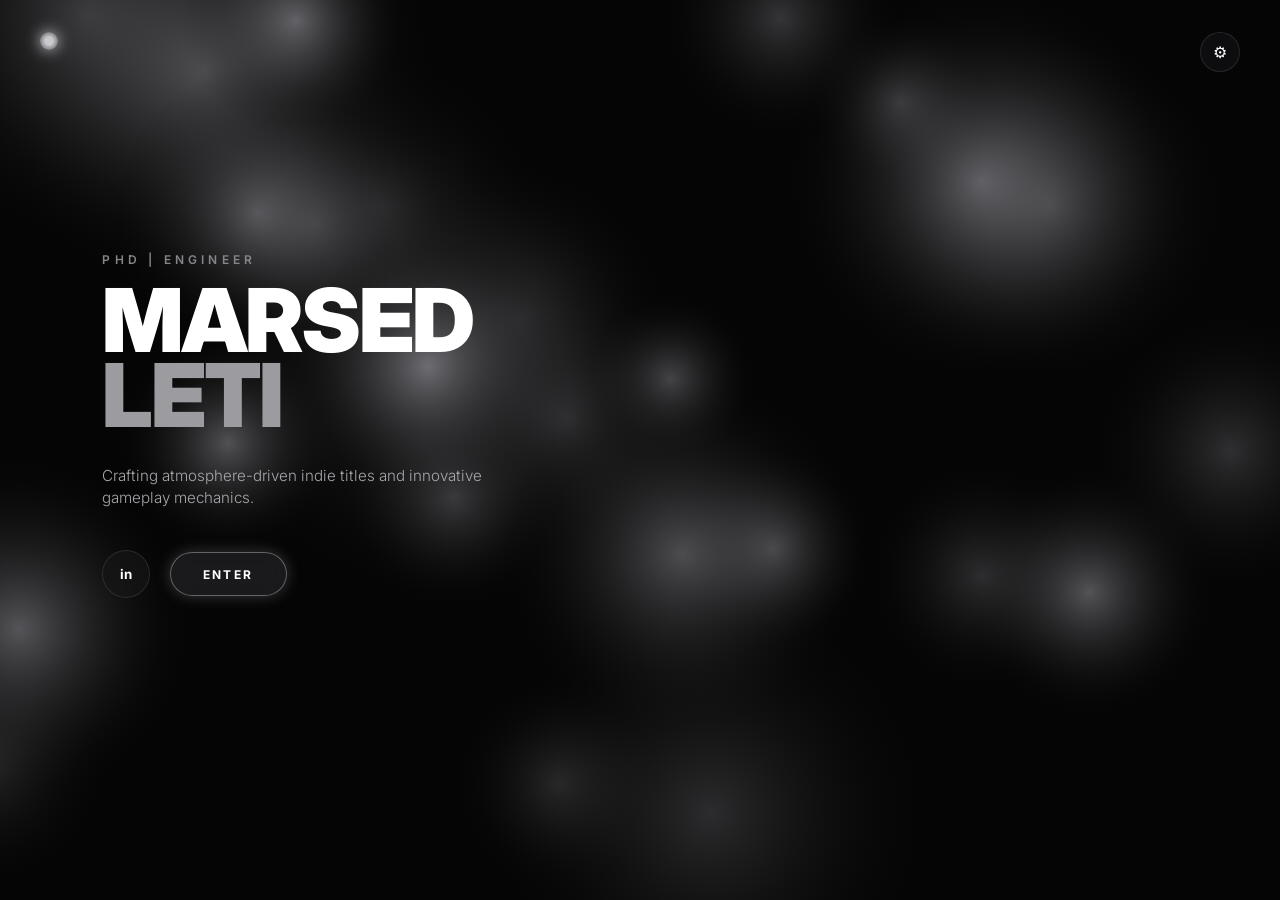
==== commit 6191d070: "Update LinkedIn button and add LojtariFundit link" ====
--- a/index.html
+++ b/index.html
@@ -598,7 +598,14 @@
       Crafting atmosphere-driven indie titles and innovative gameplay mechanics.
     </p>
     <div class="hero-actions">
-      <button class="btn-icon" id="btn-linkedin">in</button>
+    
+
+
+      <button class="btn-icon" id="btn-linkedin" onclick="window.open('https://www.linkedin.com/in/mleti', '_blank')">
+    in
+</button>
+
+      
       <button class="btn-studio" id="btn-studio">Enter</button>
     </div>
   </div>
@@ -674,25 +681,27 @@
             <div class="btn-label">Videography</div>
           </a>
 
-          <div class="grid-btn wide" id="lojtariBtn">
-            <div class="btn-header">
-              <div class="icon-badge">
-                <svg xmlns="http://www.w3.org/2000/svg" viewBox="0 0 24 24" width="16" height="16" fill="none" stroke="currentColor" stroke-width="1.6" stroke-linecap="round" stroke-linejoin="round">
-                  <rect x="2" y="6" width="20" height="12" rx="6"/>
-                  <line x1="6" y1="12" x2="10" y2="12"/>
-                  <line x1="8" y1="10" x2="8" y2="14"/>
-                  <circle cx="15" cy="13" r="0.6" fill="currentColor"/>
-                  <circle cx="18" cy="11" r="0.6" fill="currentColor"/>
-                </svg>
-              </div>
-              <span class="btn-kicker">LojtariFundit</span>
-            </div>
-            <div class="btn-label">Entertainment</div>
-          </div>
-        </div>
-      </div>
+
+
+          
+<div class="grid-btn wide" id="lojtariBtn" onclick="window.location.href='https://www.lojtarifundit.com';">
+  <div class="btn-header">
+    <div class="icon-badge">
+      <svg xmlns="http://www.w3.org/2000/svg" viewBox="0 0 24 24" width="16" height="16" fill="none" stroke="currentColor" stroke-width="1.6" stroke-linecap="round" stroke-linejoin="round">
+        <rect x="2" y="6" width="20" height="12" rx="6"/>
+        <line x1="6" y1="12" x2="10" y2="12"/>
+        <line x1="8" y1="10" x2="8" y2="14"/>
+        <circle cx="15" cy="13" r="0.6" fill="currentColor"/>
+        <circle cx="18" cy="11" r="0.6" fill="currentColor"/>
+      </svg>
     </div>
+    <span class="btn-kicker">LojtariFundit</span>
   </div>
+  <div class="btn-label">Entertainment</div>
+</div>
+
+
+          
 
   <script>
     // --- Canvas Animated Background ---
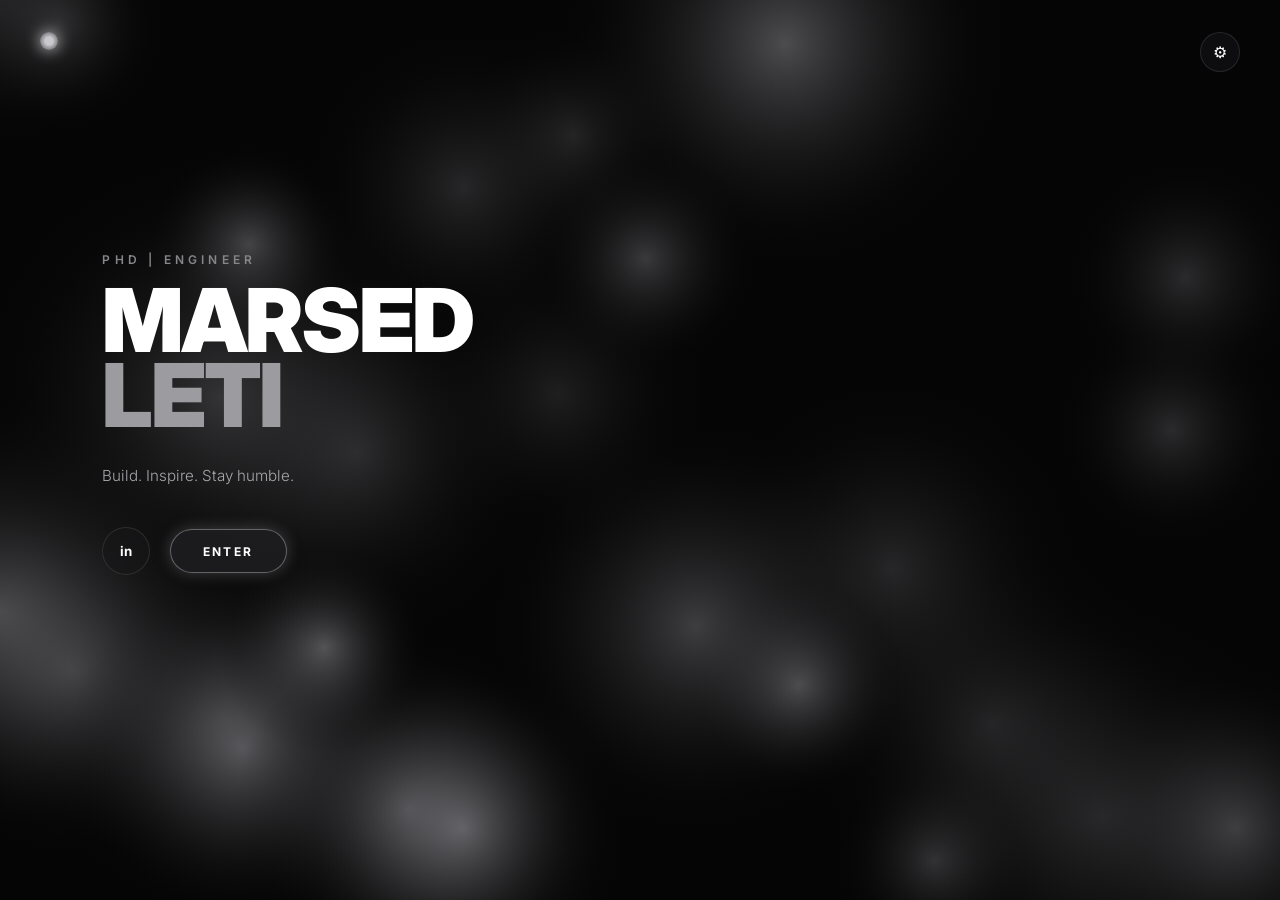
==== commit d0b12758: "Update index.html" ====
--- a/index.html
+++ b/index.html
@@ -595,7 +595,9 @@
       <span class="second-line">Leti</span>
     </h1>
     <p class="hero-desc">
-      Crafting atmosphere-driven indie titles and innovative gameplay mechanics.
+      
+  Build. Inspire. Stay humble.
+    
     </p>
     <div class="hero-actions">
     
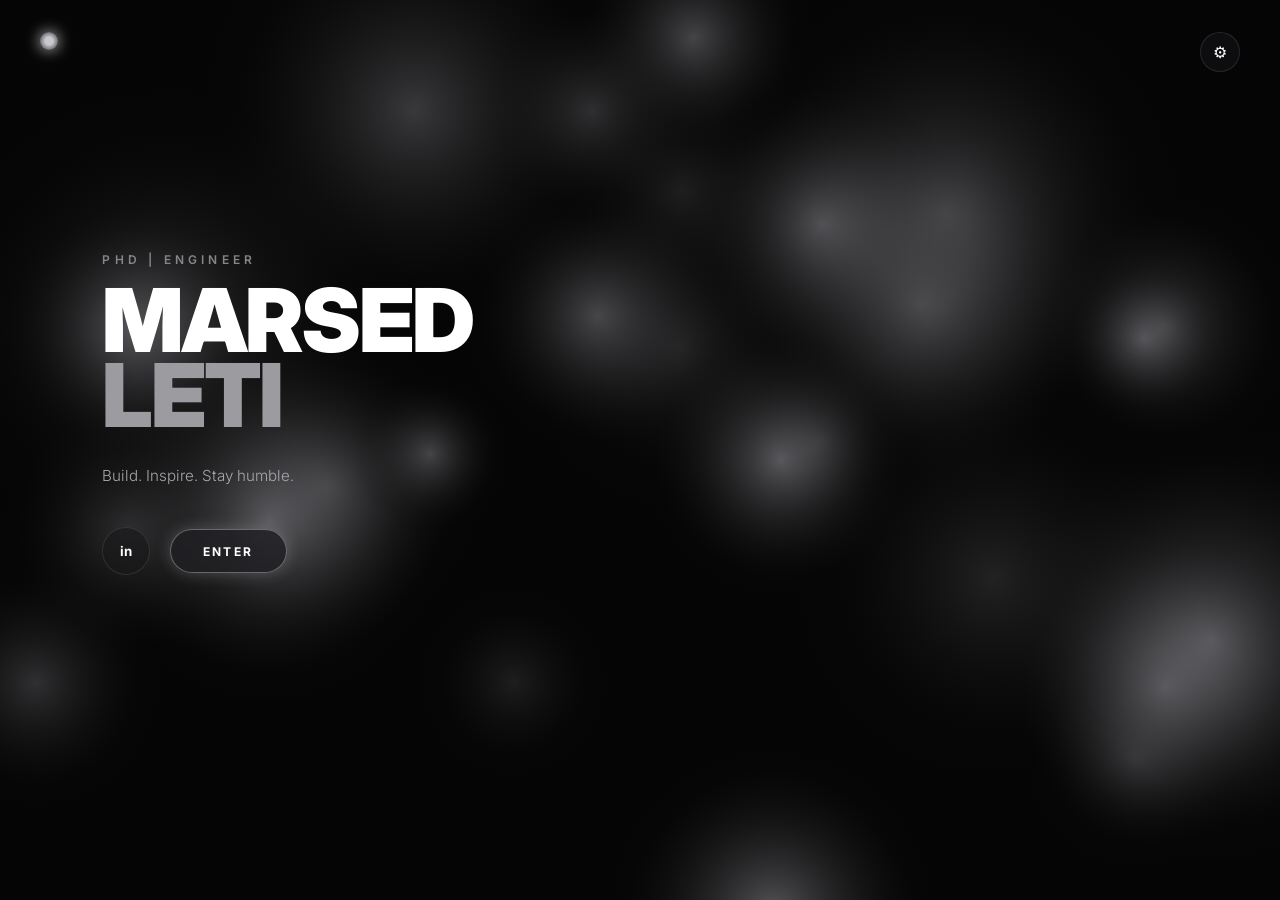
==== commit 562413d8: "Update lojtariBtn link to open in the top frame Added target='_top' to the lojtariBtn link for navig" ====
--- a/index.html
+++ b/index.html
@@ -686,7 +686,7 @@
 
 
           
-<div class="grid-btn wide" id="lojtariBtn" onclick="window.location.href='https://www.lojtarifundit.com';">
+<div class="grid-btn wide" id="lojtariBtn" onclick="window.location.href='https://www.lojtarifundit.com  target="_top"';">
   <div class="btn-header">
     <div class="icon-badge">
       <svg xmlns="http://www.w3.org/2000/svg" viewBox="0 0 24 24" width="16" height="16" fill="none" stroke="currentColor" stroke-width="1.6" stroke-linecap="round" stroke-linejoin="round">
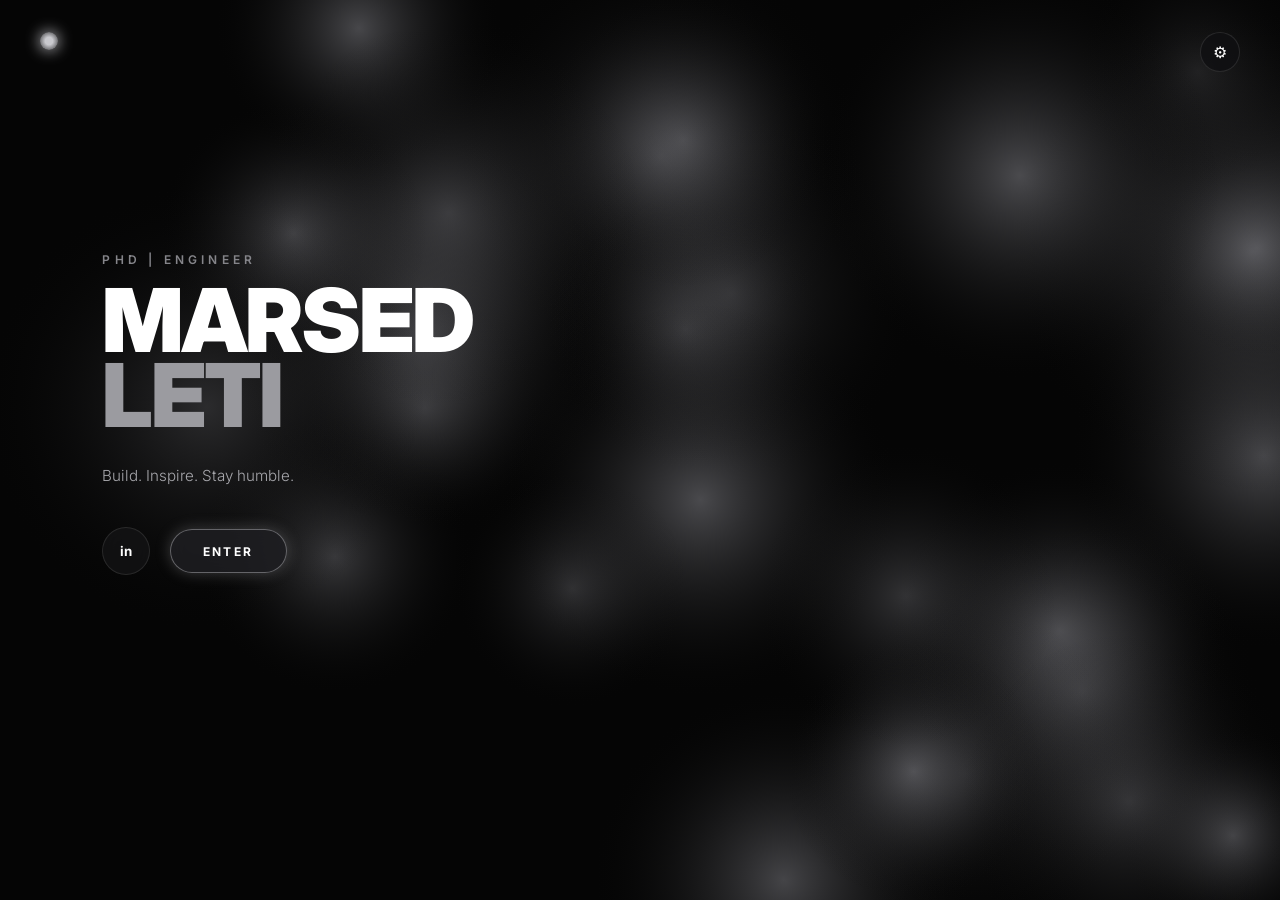
==== commit 31a55600: "Update index.html" ====
--- a/index.html
+++ b/index.html
@@ -685,8 +685,7 @@
 
 
 
-          
-<div class="grid-btn wide" id="lojtariBtn" onclick="window.location.href='https://www.lojtarifundit.com  target="_top"';">
+          <!-- <div class="grid-btn wide" id="lojtariBtn" onclick="window.location.href='https://www.lojtarifundit.com  target="_top"';">
   <div class="btn-header">
     <div class="icon-badge">
       <svg xmlns="http://www.w3.org/2000/svg" viewBox="0 0 24 24" width="16" height="16" fill="none" stroke="currentColor" stroke-width="1.6" stroke-linecap="round" stroke-linejoin="round">
@@ -700,7 +699,48 @@
     <span class="btn-kicker">LojtariFundit</span>
   </div>
   <div class="btn-label">Entertainment</div>
-</div>
+</div> -->
+
+
+
+
+          
+<a class="grid-btn wide"
+   id="lojtariBtn"
+   href="https://www.lojtarifundit.com"
+   target="_blank"
+   rel="noopener noreferrer">
+
+  <div class="btn-header">
+    <div class="icon-badge">
+      <svg xmlns="http://www.w3.org/2000/svg"
+           viewBox="0 0 24 24"
+           width="16"
+           height="16"
+           fill="none"
+           stroke="currentColor"
+           stroke-width="1.6"
+           stroke-linecap="round"
+           stroke-linejoin="round">
+
+        <rect x="2" y="6" width="20" height="12" rx="6"/>
+        <line x1="6" y1="12" x2="10" y2="12"/>
+        <line x1="8" y1="10" x2="8" y2="14"/>
+        <circle cx="15" cy="13" r="0.6" fill="currentColor"/>
+        <circle cx="18" cy="11" r="0.6" fill="currentColor"/>
+
+      </svg>
+    </div>
+
+    <span class="btn-kicker">LojtariFundit</span>
+  </div>
+
+  <div class="btn-label">Entertainment</div>
+
+</a>
+
+
+          
 
 
           
